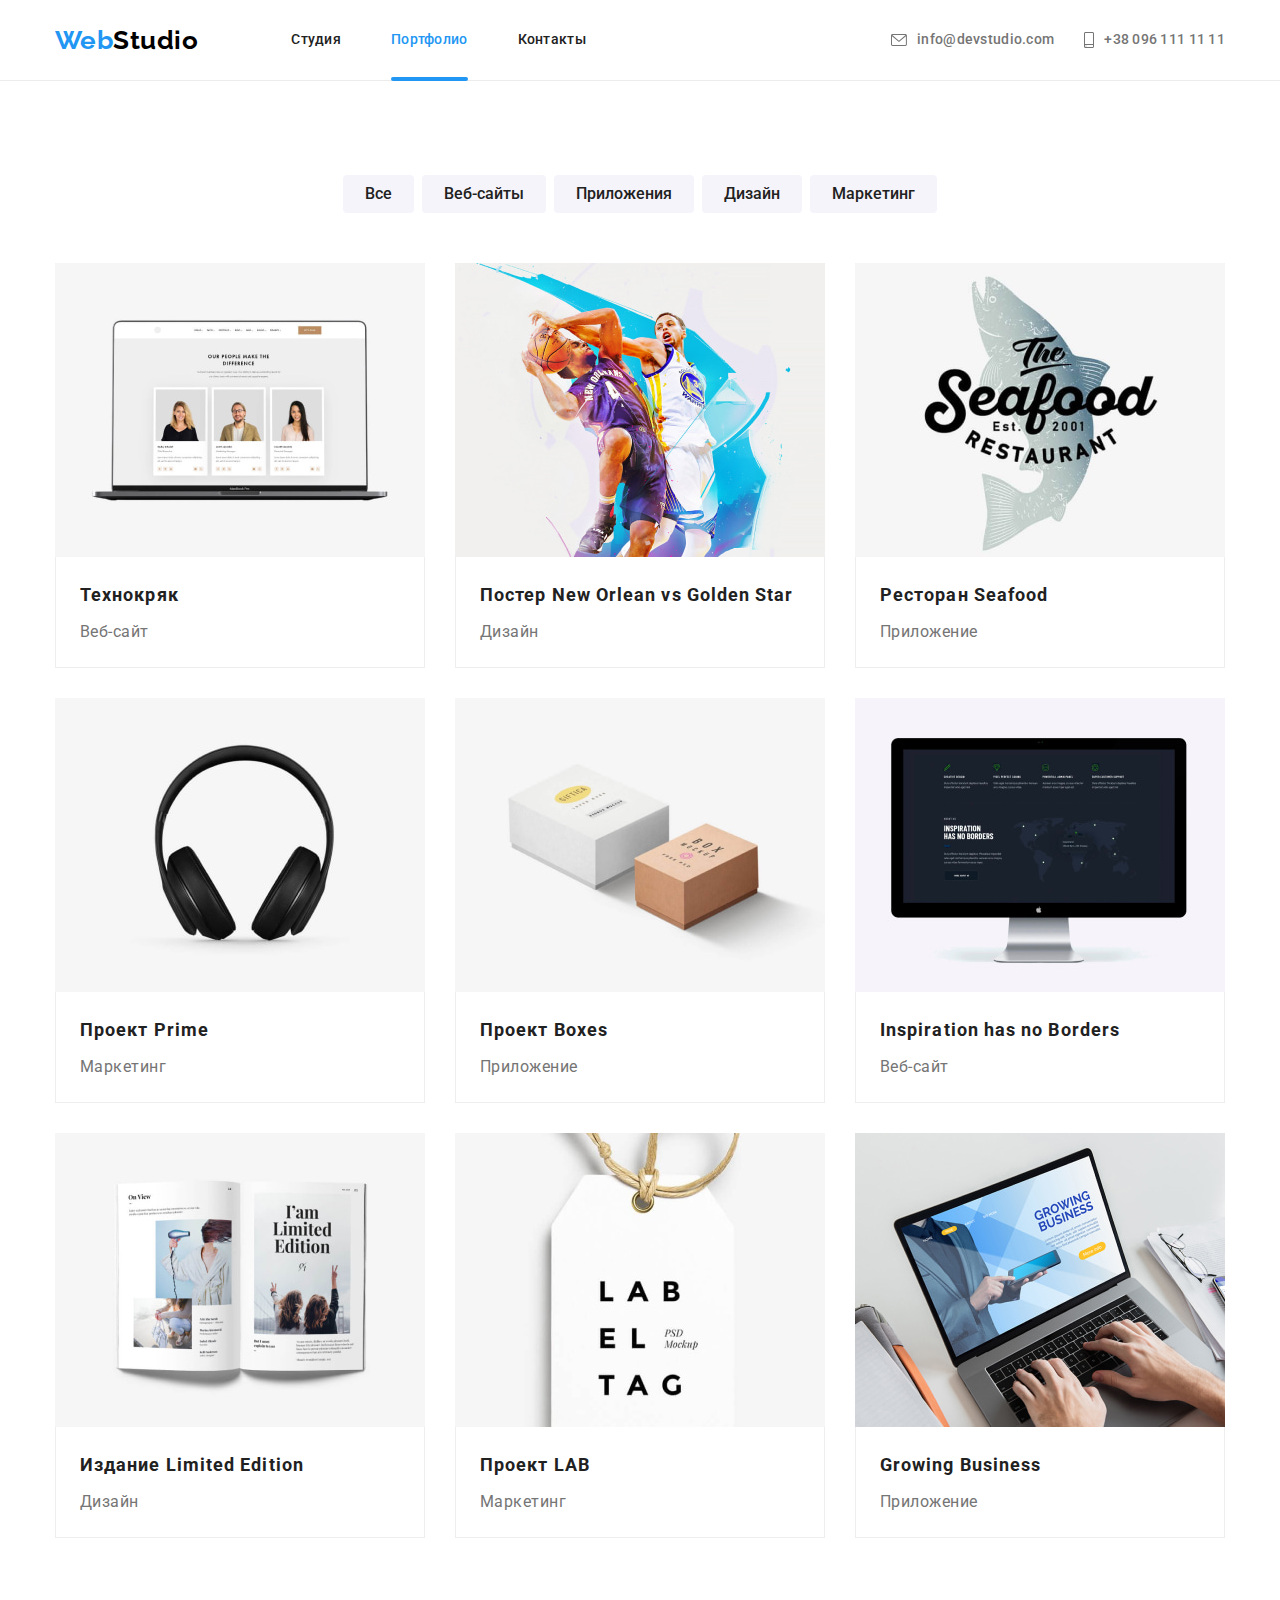
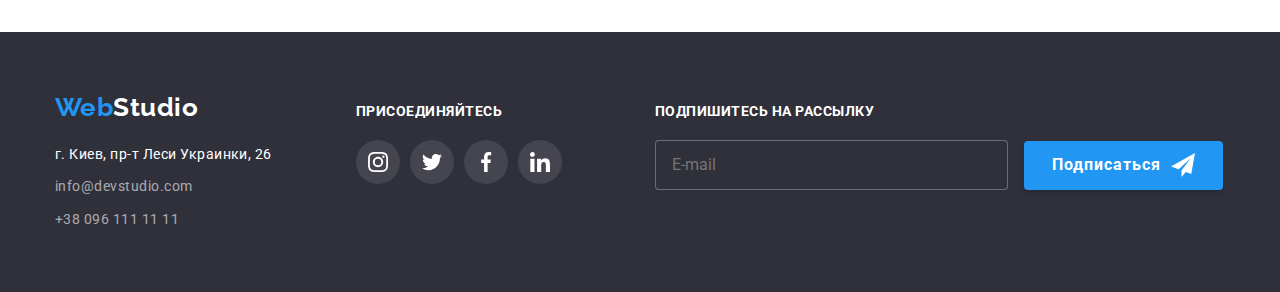
==== portfolio.html @ 7eb906e2 "Initial commit" ====
<!DOCTYPE html>
<html lang="ru">

<head>
    <meta charset="UTF-8">
    <meta http-equiv="X-UA-Compatible" content="IE=edge">
    <meta name="viewport" content="width=device-width, initial-scale=1.0">
    <title>Фотостудия WebStudio</title>

    <!--Основные шрифты-->
    <link rel="preconnect" href="https://fonts.googleapis.com">
    <link rel="preconnect" href="https://fonts.gstatic.com" crossorigin>
    <link href="https://fonts.googleapis.com/css2?family=Raleway:wght@700&family=Roboto:wght@400;500;700;900&display=swap"
        rel="stylesheet">

    <!--Нормализация стилей-->
    <link rel="stylesheet" href="https://cdn.jsdelivr.net/npm/modern-normalize@1.1.0/modern-normalize.min.css">
    
    <!--Кастомные стили-->
    <link rel="stylesheet" href="./css/styles.css">
</head>

<body>

    <!--Основная навигация-->
    <header class="header">
        <div class="container header-container">
            <nav class="nav">
                <a class="logo link" href="/">Web<span class="logo-primary link">Studio</span></a>
                <ul class="nav-list list">
                    <li class="nav-item"><a class="nav-link link" href="./index.html">Студия</a></li>
                    <li class="nav-item"><a class="nav-link current link" href="./portfolio.html">Портфолио</a></li>
                    <li class="nav-item"><a class="nav-link link" href="">Контакты</a></li>
                </ul>
            </nav>
            
            <ul class="header-contacts list">
                <li class="header-contacts-item">
                    <a class="header-phone link" href="mailto:info@devstudio.com">
                        <svg class="header-contacts-icons" width="16" height="12">
                            <use href="./images/icons.svg#icon-envelope"></use>
                        </svg>
                        info@devstudio.com</a>
                </li>
                <li class="header-contacts-item">
                    <a class="header-mail link" href="tel:+380961111111">
                        <svg class="header-contacts-icons" width="10" height="16">
                            <use href="./images/icons.svg#icon-smartphone"></use>
                        </svg>
                        +38 096 111 11 11
            
            
                    </a>
                </li>
            </ul>
        </div>
    </header>

    <main>
        <!--Основная секция портфолио-->
        <section class="section">
            <div class="container">
                <h1 class="visually-hidden">Портфолио WebStudio</h1>
                
                <!--Фильтр из кнопок-->
                <ul class="filter list">
                    <li class="filter-item"><button type="button" class="filter-button">Все</button></li>
                    <li class="filter-item"><button type="button" class="filter-button">Веб-сайты</button></li>
                    <li class="filter-item"><button type="button" class="filter-button">Приложения</button></li>
                    <li class="filter-item"><button type="button" class="filter-button">Дизайн</button></li>
                    <li class="filter-item"><button type="button" class="filter-button">Маркетинг</button></li>
                </ul>
                
                
                <ul class="projects-list list">
                    <li class="projects-item">
                        <a class="projects-link link" href="">

                            <div class="pic-thumb">
                                <img class="projects-pic" src="./images/portfolio/технокряк.jpg" alt="Экран ноутбука с фото сотрудников" width="370"
                                height="294">
                                <p class="project-descr">Ресурс предлагает комплексные предложения с разным уровнем функционала и сервисов. Все это позволит посетителю получить
                                исчерпывающие сведения о компании или частном лице.</p>
                            </div>

                            <div class="projects-content">
                                <h2 class="projects-title">Технокряк</h2>
                                <p class="projects-text">Веб-сайт</p>
                            </div>
                        </a>
                    </li>

                    <li class="projects-item">
                        <a class="projects-link link" href="">

                            <div class="pic-thumb">
                                <img class="projects-pic" src="./images/portfolio/New-Orlean.jpg" alt="Два баскетболиста бросают мяч" width="370"
                                height="294">
                                <p class="project-descr">Ресурс предлагает комплексные предложения с разным уровнем функционала и сервисов. Все это
                                позволит посетителю получить
                                исчерпывающие сведения о компании или частном лице.</p>
                            </div> 
                            
                            <div class="projects-content">
                                <h2 class="projects-title">Постер <span lang="en">New Orlean vs Golden Star</span></h2>
                                <p class="projects-text">Дизайн</p>
                            </div>
                        </a>
                    </li>

                    <li class="projects-item">
                        <a class="projects-link link" href="">

                            <div class="pic-thumb">
                                <img class="projects-pic" src="./images/portfolio/Seafood.jpg" alt="Эмблема ресторана Seafood" width="370"
                                height="294">
                                <p class="project-descr">Ресурс предлагает комплексные предложения с разным уровнем функционала и сервисов. Все это
                                    позволит посетителю получить
                                    исчерпывающие сведения о компании или частном лице.</p>
                            </div> 
                            
                            <div class="projects-content">
                                <h2 class="projects-title">Ресторан <span lang="en">Seafood</span></h2>
                                <p class="projects-text">Приложение</p>
                            </div>
                        </a>
                    </li>

                    <li class="projects-item">
                        <a class="projects-link link" href="">

                            <div class="pic-thumb">
                                <img class="projects-pic" src="./images/portfolio/Prime.jpg" alt="Большие чорные наушники" width="370"
                                height="294"> 
                                <p class="project-descr">Ресурс предлагает комплексные предложения с разным уровнем функционала и сервисов. Все это
                                    позволит посетителю получить
                                    исчерпывающие сведения о компании или частном лице.</p>
                            </div> 
                            
                            <div class="projects-content">
                                <h2 class="projects-title">Проект <span lang="en">Prime</span></h2>
                                <p class="projects-text">Маркетинг</p>
                            </div>
                        </a>
                    </li>

                    <li class="projects-item">
                        <a class="projects-link link" href="">

                            <div class="pic-thumb">
                                <img class="projects-pic" src="./images/portfolio/Boxes.jpg" alt="Две упаковочные коробки с лого"
                                width="370" height="294">
                                <p class="project-descr">Ресурс предлагает комплексные предложения с разным уровнем функционала и сервисов. Все это
                                    позволит посетителю получить
                                    исчерпывающие сведения о компании или частном лице.</p>
                            </div>

                            <div class="projects-content">
                                <h2 class="projects-title">Проект <span lang="en">Boxes</span></h2>
                                <p class="projects-text">Приложение</p>
                            </div>
                        </a>
                    </li>

                    <li class="projects-item">
                        <a class="projects-link link" href="">

                            <div class="pic-thumb">
                                <img class="projects-pic" src="./images/portfolio/Inspiration-has-no-Borders.jpg"
                                alt="Экран монитора с навигацией сайта" width="370" height="294">
                                <p class="project-descr">Ресурс предлагает комплексные предложения с разным уровнем функционала и сервисов. Все это
                                    позволит посетителю получить
                                    исчерпывающие сведения о компании или частном лице.</p>
                            </div> 
                            
                            <div class="projects-content">
                                <h2 class="projects-title"><span lang="en">Inspiration has no Borders</span></h2>
                                <p class="projects-text">Веб-сайт</p>
                            </div>

                            
                        </a>
                    </li>

                    <li class="projects-item">
                        <a class="projects-link link" href="">

                            <div class="pic-thumb">
                                <img class="projects-pic" src="./images/portfolio/Limited-Edition.jpg" alt="Разворот журнала с картинками"
                                width="370" height="294">
                                <p class="project-descr">Ресурс предлагает комплексные предложения с разным уровнем функционала и сервисов. Все это
                                    позволит посетителю получить
                                    исчерпывающие сведения о компании или частном лице.</p>
                            </div> 
                            
                            <div class="projects-content">
                                <h2 class="projects-title">Издание <span lang="en">Limited Edition</span></h2>
                                <p class="projects-text">Дизайн</p>
                            </div>
                        </a>
                    </li>

                    <li class="projects-item">
                        <a class="projects-link link" href="">

                            <div class="pic-thumb">
                                <img class="projects-pic" src="./images/portfolio/LAB.jpg" alt="Лейба с наименованием компании" width="370"
                                 height="294">
                                <p class="project-descr">Ресурс предлагает комплексные предложения с разным уровнем функционала и сервисов. Все это
                                    позволит посетителю получить
                                    исчерпывающие сведения о компании или частном лице.</p>
                            </div> 
                            
                            <div class="projects-content">
                                <h2 class="projects-title">Проект <span lang="en">LAB</span></h2>
                                <p class="projects-text">Маркетинг</p>
                            </div>
                        </a>
                    </li>

                    <li class="projects-item">
                        <a class="projects-link link" href="">

                            <div class="pic-thumb">
                                <img class="projects-pic" src="./images/portfolio/Growing-Business.jpg"
                                alt="Человек заходит на сайт на ноутбуке" width="370" height="294">
                                <p class="project-descr">Ресурс предлагает комплексные предложения с разным уровнем функционала и сервисов. Все это
                                    позволит посетителю получить
                                    исчерпывающие сведения о компании или частном лице.</p>
                            </div>

                             <div class="projects-content">
                                <h2 class="projects-title"><span lang="en">Growing Business</span></h2>
                                <p class="projects-text">Приложение</p> 
                             </div>
                        </a>
                    </li>

                </ul>
            </div>
        </section>
    </main>

    <!--Футер-->
<footer class="footer">

<div class="footer-container container">

    <div class="address-wrapper">
        <a class="logo footer-logo" href="/">Web<span class="logo-secondary link">Studio</span></a>

        <address class="footer-address">
            <ul class="footer-address-list list">

                <li class="footer-address-item">
                    <a class="footer-address-link link"
                        href="https://www.google.com.ua/maps/place/%D0%B1%D1%83%D0%BB.+%D0%9B%D0%B5%D1%81%D0%B8+%D0%A3%D0%BA%D1%80%D0%B0%D0%B8%D0%BD%D0%BA%D0%B8,+26,+%D0%9A%D0%B8%D0%B5%D0%B2,+02000/@50.427418,30.5373236,17z/data=!4m5!3m4!1s0x40d4cf0e033ecbe9:0x57a4dffefec77da0!8m2!3d50.4265807!4d30.5383858?hl=ru">г.
                        Киев, пр-т Леси Украинки, 26</a>
                </li>

                <li class="footer-address-item">
                    <a class="footer-email link" href="mailto:info@devstudio.com">info@devstudio.com</a>
                </li>

                <li class="footer-address-item">
                    <a class="footer-phone link" href="tel:+380961111111">+38 096 111 11 11</a>
                </li>
            </ul>

        </address>
    </div>

    <div class="footer-icons">
        <p class="footer-text">присоединяйтесь</p>
        <!-- Соцсети -->
        <ul class="socials list">
            <li class="socials-item">
                <a class="socials-links socials-links-instagram link " href="">

                    <svg class="socials-icon" width="20" height="20">
                        <use href="./images/icons.svg#instagram"></use>
                    </svg>
                </a>
            </li>


            <li class="socials-item">
                <a class="socials-links socials-links-twitter link" href="">
                    <svg class="socials-icon" width="20" height="20">
                        <use href="./images/icons.svg#twitter"></use>
                    </svg>
                </a>
            </li>

            <li class="socials-item">
                <a class="socials-links socials-links-facebook link" href="">
                    <svg class="socials-icon" width="20" height="20">
                        <use href="./images/icons.svg#facebook"></use>
                    </svg>
                </a>
            </li>

            <li class="socials-item">
                <a class="socials-links socials-links-linkedin link" href="">
                    <svg class="socials-icon" width="20" height="20">
                        <use href="./images/icons.svg#linkedin"></use>
                    </svg>
                </a>
            </li>
        </ul>
    </div>


    <!-- Форма подписки в футере -->
    <div class="footer-form">
        <p class="footer-form-text">Подпишитесь на рассылку</p>
        <div class="footer-form-wrapper">
            <input class="footer-input-form" type="email" name="email" placeholder="E-mail">
            <button class="footer-form-btn" type="submit">Подписаться
                <svg class="footer-form-icon" width="24" height="24px">
                    <use href="./images/icons.svg#icon-send"></use>
                </svg>
            </button>
        </div>
    </div>

</div>
</footer>


</body>

</html>
---- css/styles.css ----
:root {
  /* Основные шрифты */
  --main-font: 'Roboto', sans-serif;
  --secondary-font: 'Raleway', sans-serif;

  /* Цвет текста */
  --primary-text-color: #212121;
  --secondary-text-color: #757575;
  --white-text-color: #ffffff;
  --footer-contacts-text: rgba(255, 255, 255, 0.6);
  --accent-text-color: #2196f3;

  /* Цвет фона */
  --background-color: #ffffff;
  --secondary-backgraund-color: #f5f4fa;
  --dark-background-color: #2f303a;

  /* Цвет icons svg*/
  --icons-color: #afb1b8;

  /* Основной паддинг и маржин в секциях */
  --primary-section-padding: 94px;
  --primary-margin: 30px;

  /* Анимация */
  --anim-main: 250ms cubic-bezier(0.4, 0, 0.2, 1);
}


body {
  font-family: var(--main-font);
  font-size: 16px;
  line-height: 1.19;
  letter-spacing: 0.03em;
  color: var(--primary-text-color);
  background-color: var(--background-color);
}

/* Общий сброс маржинов */
h1,
h2,
h3,
h4,
p {
  margin-top: 0;
  margin-bottom: 0;
}

img {
  display: block;
  max-width: 100%;
  height: auto;
}

/* Ховер и фокус для всех ссылок.*/
.link:hover,
.link:focus {
  color: var(--accent-text-color);
}

/* Убираем нижнее подчеркивание с ссылок */
.link {
  text-decoration: none;
  transition: color var(--anim-main);
}

/* Убираем отступы и маркеры на списках */
.list {
  padding-left: 0;
  margin-top: 0;
  margin-bottom: 0;

  list-style: none;
}

/* Общие стили на класс секция */
.section {
  padding-top: var(--primary-section-padding);
  padding-bottom: var(--primary-section-padding);
}

/* Общие стили для контейнера */
.container {
  width: 1200px;
  padding-left: 15px;
  padding-right: 15px;
  margin-left: auto;
  margin-right: auto;
}

/* Общий шрифт для h2 */
.title {
  font-weight: 700;
  font-size: 36px;
  line-height: 1.17;
  text-align: center;
  color: var(--primary-text-color);
}


/* Header/////////////////// */

/* Нижний бордер на хедере */
.header {
  border-bottom: 1px solid #ececec;
}

/* Добавляем флексы на основной контейнер хедера */
.header-container {
  display: flex;
  align-items: center;
}


/* Логотип в хедере и футере */
.logo {
  font-family: var(--secondary-font);
  font-weight: 700;
  font-size: 26px;
  line-height: 1.19;
  color: var(--accent-text-color);
  text-decoration: none;
}

.logo-primary {
  color: #000000;
  transition: color var(--anim-main);
}

.logo-secondary {
  color: var(--white-text-color);
  transition: color var(--anim-main);
}

.nav > .logo {
  margin-right: 93px;
}

/* Добавляем флексы на ссылки хедера */
.nav {
  display: flex;
  align-items: center;
}
.nav-list {
  display: flex;
  align-items: center;
}

/* Маржины на ссылки навигации */
.nav-item {
  margin-right: 50px;
}
.nav-item:last-child {
  margin-right: 0;
}

/* Добавление паддингов на ссылки навигации */
.nav-link {
  position: relative;

  display: block;
  padding-top: 32px;
  padding-bottom: 32px;

  font-weight: 500;
  font-size: 14px;
  line-height: 1.14;
  letter-spacing: 0.02em;
  color: var(--primary-text-color);

  transition: color var(--anim-main);
}

/* Выделение цветом текущей страницы */
.current {
  color: var(--accent-text-color);
}

/* Добавляем линию под текущей страницей */
.current::after {
position: absolute;
left: 0;
bottom: -1px;

content: "";
display: block;
width: 100%;
height: 4px;
border-radius: 2px;
background-color: var(--accent-text-color);
}



/* Добавляем флексы на контакты в хедере */
.header-contacts {
  display: flex;
  align-items: center;
  margin-left: auto;
}

.header-contacts-item:not(:last-child) {
  margin-right: 30px;
}

/* Контакты в хедере */
.header-phone,
.header-mail {
  display: flex;
  align-items: center;
  text-align: center;

  padding-top: 32px;
  padding-bottom: 32px;

  font-weight: 500;
  font-size: 14px;
  line-height: 1.14;
  letter-spacing: 0.02em;
  color: var(--secondary-text-color);

  transition: color var(--anim-main);
}

.header-contacts-icons {
  fill: currentColor;
  margin-right: 10px;

  transition: fill var(--anim-main);
}



/* Секция Герой //////////////*/

.hero {
  max-width: 1600px;
  height: 600px;
  padding-top: 200px;
  padding-bottom: 200px;
  margin-right: auto;
  margin-left: auto;

  text-align: center;

  background-color: #C4C4C4;
  background-image: linear-gradient( to top, rgba(47, 48, 58, 0.4), rgba(47, 48, 58, 0.4)), url(../images/header.jpg);
  background-position: center;
  background-size: cover;
  background-repeat: no-repeat;
}



.hero-title {
  display: block;
  width: 696px;
  margin-right: auto;
  margin-left: auto;
  margin-bottom: 30px;

  font-weight: 900;
  font-size: 44px;
  line-height: 1.36;
  text-align: center;
  letter-spacing: 0.06em;
  text-transform: uppercase;
  color: var(--white-text-color);
}

/* Кнопка заказать услугу */
.hero-btn {
  padding: 10px 32px;
  border: 0;
  border-radius: 4px;
  
  font-family: inherit;
  font-weight: 700;
  font-size: 16px;
  line-height: 1.87;
  align-items: center;
  letter-spacing: 0.06em;
  color: var(--white-text-color);
  background-color: var(--accent-text-color);
  box-shadow: 0px 4px 4px rgba(0, 0, 0, 0.15);
  cursor: pointer;
  
  transition: background-color var(--anim-main),
  box-shadow var(--anim-main);
}

.hero-btn:hover {
  background-color: #188ce8;
}

/* Секция features */

/* Скрытый заголовок */
.visually-hidden {
  position: absolute;
  width: 1px;
  height: 1px;
  margin: -1px;
  border: 0;
  padding: 0;
  white-space: nowrap;
  clip-path: inset(100%);
  clip: rect(0 0 0 0);
  overflow: hidden;
}

.features-list {
  display: flex;
  justify-content: space-between;
}

.feature-item {
  margin-right: 30px;
}
.feature-item:last-child {
  margin-right: 0;
}

.features-icon-wrapper {
  display: flex;
  flex-basis: 270px;
  height: 120px;

  justify-content: center;
  align-items: center;

  background-color: #F5F4FA;

  margin-bottom: 30px;
}

.feature-title {
  margin-bottom: 10px;

  font-weight: 700;
  font-size: 14px;
  line-height: 1.14;
  text-transform: uppercase;
  color: var(--primary-text-color);
}
.feature-text {
  font-size: 14px;
  line-height: 1.71;
  color: var(--secondary-text-color);
}

/* Секция Services */

/* Флексы для секции services*/
.services.section {
  padding-top: 0;
}

.services-list {
  display: flex;
  margin-top: 50px;
  justify-content: space-between;
}
.services-item:not(:last-child) {
  margin-right: 30px;
}


/* Позиционнированный текст на картинках секции  Services */

.services-pic-wrapper {
  position: relative;
}

.services-descr {
  position: absolute;
  left: 0;
  bottom: 0;

  display: flex;
  justify-content: center;
  align-items: center;

  width: 370px;
  height: 70px;
  background-color:rgba(47, 48, 58, 0.8);

  font-weight: 700;
  font-size: 14px;
  line-height: 1.14;
  text-transform: uppercase;
  
  color: #FFFFFF;
}


/* Секция team */
.team {
  background-color: #f5f4fa;
}

.team-list {
  display: flex;
  margin-top: 50px;
}

/* Определяем ширину для 4 team-item */
.team-item {
  flex-basis: calc((100% - 90px) / 4);
  margin-right: 30px;
  background-color: var(--background-color);

  box-shadow: 0px 1px 3px rgba(0, 0, 0, 0.12), 0px 1px 1px rgba(0, 0, 0, 0.14),
    0px 2px 1px rgba(0, 0, 0, 0.2);
  border-radius: 0px 0px 4px 4px;
}
.team-item:last-child {
  margin-right: 0;
}

/*Паддинги для team-content */
.team-content {
  padding-top: 30px;
  padding-bottom: 30px;
}

.team-names {
  margin-bottom: 10px;

  font-weight: 500;
  font-size: 16px;
  line-height: 1.19;
  text-align: center;
}
.team-text {
  font-size: 16px;
  line-height: 1.19;
  text-align: center;
  color: var(--secondary-text-color);
}

/* Соцсети для team */

.socials {
  display: flex;
  justify-content: center;
  align-items: center;
  margin-top: 16px;
}

.socials-item:not(:last-child) {
  margin-right: 10px;
}

.socials-links {
  display: flex;
  justify-content: center;
  align-items: center;

  width: 44px;
  height: 44px;
  color: var(--icons-color);

  background-color: #ffffff;
  border-radius: 50%;

  background-repeat: no-repeat;
  background-position: center;

  transition: background-color var(--anim-main), color var(--anim-main);
}


.socials-links:hover,
.socials-links:focus {
  background-color: var(--accent-text-color);
  color: #ffff;
}

.socials-icon {
  fill: currentColor;
  /* transition: fill var(--anim-main); */
}


/* Секция Постоянные клиенты */
/* ///////////////////////// */

.cliens-list {
  display: flex;
  justify-content: center;
  align-items: center;
  margin-top: 50px;
}

.clients-item:not(:last-child) {
  margin-right: 30px;
}


.clients-link {
  display: flex;
  width: 170px;
  height: 92px;
  border-radius: 4px;

  justify-content: center;
  align-items: center;

  border: 1px solid #afb1b8; 
  color: var(--icons-color);
  transition: border-color var(--anim-main), color var(--anim-main);
  
}


.clients-link:hover,
.clients-link:focus {
  border-color: var(--accent-text-color);
}

.clients-icon {
  display: block;
  fill: currentColor;
}



/*-- Страница портфолио main ------*/
/* /////////////////////////////// */

/* Фильтр кнопки*/
.filter {
  display: flex;
  justify-content: center;
  margin-bottom: 50px;
}

.filter-item:not(:last-child) {
  margin-right: 8px;
}

/* Кнопки фильтра */
.filter-button {
  padding: 6px 22px;
  border: 0;

  font-family: inherit;
  font-weight: 500;
  font-size: 16px;
  line-height: 1.62;

  color: var(--primary-text-color);
  background-color: #f5f4fa;
  border-radius: 4px;
  box-shadow: none;
  cursor: pointer;
  transition: color var(--anim-main), background-color var(--anim-main), box-shadow var(--anim-main);
}

.filter-button:hover,
.filter-button:focus {
  color: var(--white-text-color);
  background-color: var(--accent-text-color);
  box-shadow: 0px 3px 1px rgba(0, 0, 0, 0.1), 0px 1px 2px rgba(0, 0, 0, 0.08), 0px 2px 2px rgba(0, 0, 0, 0.12);
}

/* Сетка для карточек портфолио с одинаковым маржином 30рх */
.projects-list {
  display: flex;
  flex-wrap: wrap;
  margin-top: calc(-1 * var(--primary-margin));
  margin-left: calc(-1 * var(--primary-margin));
}

.projects-item {
  flex-basis: calc(100% / 3 - var(--primary-margin));
  margin-left: var(--primary-margin);
  margin-top: var(--primary-margin);
}


.projects-link {
  display: block;
  box-shadow: none;
  transition: box-shadow var(--anim-main);
  }

.projects-link:hover,
.projects-link:focus {
  box-shadow: 0px 1px 1px rgba(0, 0, 0, 0.12), 0px 4px 4px rgba(0, 0, 0, 0.06), 1px 4px 6px rgba(0, 0, 0, 0.16);
}


/* Добавляем текст поверх картинки */
.pic-thumb {
  position: relative;
  overflow: hidden;
}

.project-descr {
  position: absolute;
  left: 0;
  bottom: 0;
  transform: translateY(100%);
  

  display: flex;
  justify-content: center;
  align-items: center;
  padding: 63px 24px;

  font-size: 18px;
  line-height: 1.55;

  width: 100%;
  height: 100%;

  color: var(--white-text-color);
  background-color: rgba(33, 150, 243, 0.9);
  
  transition: transform var(--anim-main);
}


.projects-link:focus .project-descr,
.projects-link:hover .project-descr
{
  transform: translateY(0%); 
}



/* Группируем заголовок и текст и дабавляем бордер в нижнюю часть */
.projects-content {
  padding: 20px 24px;
  border-bottom: 1px solid #eeeeee;
  border-right: 1px solid #eeeeee;
  border-left: 1px solid #eeeeee;
}



/* Шрифты projects портфолио" */
.projects-title {
  font-weight: 700;
  font-size: 18px;
  line-height: 2;
  letter-spacing: 0.06em;
  color: var(--primary-text-color);
}

.projects-text {
  margin-top: 4px;

  font-size: 16px;
  line-height: 1.87;
  color: var(--secondary-text-color);
}



/* Футер */

/* Основные отступы секции футер */
.footer {
  padding-top: 60px;
  padding-bottom: 60px;
  background-color: var(--dark-background-color);
}

.footer-container {
  display: flex;
  align-items: baseline;
}

.address-wrapper {
  margin-right: 70px;
}

/* Нижний маржин для лого футера */
.footer .logo {
  display: inline-block;
  margin-bottom: 20px;
}
.footer-address {
  display: block;
  width: 231px;
}

/* Марджины между footer-address-item */
.footer-address-item:not(:last-child) {
  margin-bottom: 9px;
}

/* Текст адреса */
.footer-address-link {
  display: inline-block;
  font-style: normal;
  font-size: 14px;
  line-height: 1.7;
  color: var(--white-text-color);
}
.footer-email,
.footer-phone {
  display: inline-block;

  font-style: normal;
  font-size: 14px;
  line-height: 1.71;
  color: rgba(255, 255, 255, 0.6);
}



.footer-text {
  font-weight: bold;
  font-size: 14px;
  line-height: 1.14;
  text-transform: uppercase;
  color: #ffffff;

  margin-bottom: 20px;
}

.footer .socials-links {
  color: #ffffff;
  background-color: rgba(255, 255, 255, 0.1);
  transition: background-color var(--anim-main);
}

.footer .socials-links:hover,
.footer .socials-links:focus {
  background-color: var(--accent-text-color);
}


.footer-form {
  margin-left: 93px;
}

.footer-form-text {
  margin-bottom: 20px;

  font-weight: 700;
  font-size: 14px;
  line-height: 1.14;
  text-transform: uppercase;

  color: #FFFFFF; 
}


.footer-input-form {
  width: 353px;
  height: 50px;
  padding: 15px 16px;
  margin-right: 12px;

  border-radius: 4px;
  border: 1px solid rgba(255, 255, 255, 0.3);

  font-size: 16px;
  line-height: 1.25;
  
  color: rgba(255, 255, 255, 0.6);
  background-color: var(--dark-background-color);
}


.footer-form-btn {
  display: inline-flex;
  padding: 10px 28px 10px 28px;
  border: 0;
  border-radius: 4px;

  font-family: inherit;
  font-weight: 700;
  font-size: 16px;
  line-height: 1.8;
  align-items: center;
  letter-spacing: 0.06em;

  color: var(--white-text-color);
  background-color: var(--accent-text-color);
  box-shadow: 0px 4px 4px rgba(0, 0, 0, 0.15);
  cursor: pointer;

  transition: background-color var(--anim-main),
  box-shadow var(--anim-main);
}

.footer-form-btn:hover {
  background-color: #188ce8;
}

.footer-form-icon {
  margin-left: 10px;
}





  /* ///////Модальное окно////////////////////// */

  .backdrop {
    position: fixed;
    top: 0;
    left: 50%;
    transform: translateX(-50%);

    width: 100vw;
    height: 100vh;
    background-color: rgba(0, 0, 0, 0.2);

    opacity: 1;
    visibility: visible;
    pointer-events: initial;
    /* Обязательно также указываем в транзишине свойство visibility, иначе при закрытии модалки не сработает анимация  */
    transition: opacity var(--anim-main), visibility var(--anim-main);}


  /* Прячем бекдроп при классе is-hidden */
  .backdrop.is-hidden {
    opacity: 0;
    visibility: hidden;
    pointer-events: none;
  } 

  /* Задаем исходное состояние окна в спрятанном состоянии для его анимации: 
  появляется с масштаба 0,8 с центра (если поменять местами транслейт и склейл - окно будет всплывать из нижнего правого своего угла!!!). И при таком способе не забываем указывать транслейт !! либо такой же как в modal-wrapper либо другие координаты по желанию либо макету */
  .backdrop.is-hidden .modal-wrapper {
    transform: translate(-50%, -50%) scale(0.8);
  }


  .modal-wrapper {
    position: absolute;
    top: 50%;
    left: 50%;
    
    
    width: 528px;
    height: 581px;
    border-radius: 4px;

    box-shadow: 0px 1px 3px rgba(0, 0, 0, 0.12),
    0px 1px 1px rgba(0, 0, 0, 0.14),
    0px 2px 1px rgba(0, 0, 0, 0.2);
    background-color: #ffffff;

    transform: translate(-50%, -50%) scale(1);
    transition: transform var(--anim-main);
  }

  .modal-close-btn {
    position: absolute;
    top: 8px;
    right: 8px;

    display: flex;
    justify-content: center;
    align-items: center;
    padding: 0;

    width: 30px;
    height: 30px;
    border-radius: 50%;

    fill: #000000;
    background-color: #FFFFFF;
    border: 1px solid rgba(0, 0, 0, 0.1);
    cursor: pointer;
    transition: fill var(--anim-main);
  } 

  .modal-close-btn:hover {
    fill: var(--accent-text-color);
  }



/* ////// ФОРМА //////////////////// */

.form {
  width: 100%;
  height: 100%;
  padding: 40px 39px 40px 41px;
}

.modal-descr {
  margin-bottom: 12px;

  font-weight: 700;
  font-size: 20px;
  line-height: 1.15;
  text-align: center;

  color: #212121;
}

.form-field {
  position: relative;

  margin-bottom: 10px;
  display: flex;
  flex-direction: column;
}




.form-label {
  display: inline-block;
  margin-bottom: 4px;

  font-size: 12px;
  line-height: 1.16;
  letter-spacing: 0.01em;
  
  color: #757575;
}

.form-input-wrapper {
  position: relative;
  
}

.form-input {
  display: block;

  width: 100%;
  height: 40px;
  margin: 0;
  padding: 4px 10px 4px 42px;

  border: 1px solid rgba(33, 33, 33, 0.2);
  border-radius: 4px;
  outline: transparent;

  transition: border-color var(--anim-main);
}

.form-input:focus {
  border-color: var(--accent-text-color) ;
}

.form-icon {
  display: inline-block;
  position: absolute;
  top: 50%;
  left: 12px;
  fill: #212121;

  transform: translateY(-50%);
  transition: fill var(--anim-main);
}


/* При фокусе на инпут первый сосед - иконка меняет цвет */
.form-input:focus + .form-icon {
  fill: var(--accent-text-color);
}

/* Поле комментарий */

.form-comment {
  position: relative;
  display: flex;
  flex-direction: column;
}

.form-fild-comment {
  resize: none;

  padding: 12px 16px;
  border: 1px solid rgba(33, 33, 33, 0.2);
  border-radius: 4px;
  outline: transparent;

  font-size: 14px;
  line-height: 1.14;
  letter-spacing: 0.01em;
  color: rgba(117, 117, 117, 0.5);
}

.form-fild-comment:focus {
  border-color: var(--accent-text-color);
}

/* Чекбокс формы */
.form-field-policy {
  margin-top: 20px;
  margin-bottom: 30px;
}

.form-policy-label {
  display: flex;
  justify-content: center;
  align-items: center;
  font-size: 14px;
  line-height: 1.71;
  
  color: #757575;
}

.form-policy-input {
  position: absolute;
  width: 1px;
  height: 1px;
  margin: -1px;
  border: 0;
  padding: 0;
  white-space: nowrap;
  clip-path: inset(100%);
  clip: rect(0 0 0 0);
  overflow: hidden;
}

/* Рисуем кастомный чекбокс */
/* Рамка */
.form-policy-icon {
  position: relative;

  display: inline-block;
  width: 16px;
  height: 15px;
  margin-right: 7px;

  background-color: #ffffff;
  border: 2px solid #212121;
  border-radius: 2px;

  transition: background-color var(--anim-main), border-color var(--anim-main);
}

.form-policy-input:focus + .form-policy-icon {
 border-color: var(--accent-text-color); 
}

.form-policy-input:checked + .form-policy-icon {
  background-color: var(--accent-text-color);
  border-color: var(--accent-text-color); 
  background-origin: border-box;
}



/* Инлайн свг отдельной галочки */
.form-policy-mark {
  position: absolute;
  top: 50%;
  left: 50%;
  transform: translate(-50%, -50%);
}

.form-policy-link {
  display: inline-block;
  margin-left: 4px;
  color: var(--accent-text-color);
}

/* Кнопка Отправить в модалке */
.form-btn {
  display: block;
  margin-left: auto;
  margin-right: auto;
  padding: 10px 55px 10px 56px;
  border: 0;
  border-radius: 4px;
  
  font-weight: 700;
  font-size: 16px;
  line-height: 1.87;
  text-align: center;
  letter-spacing: 0.06em;

  color: #ffffff;
  background-color: var(--accent-text-color);
  box-shadow: 0px 4px 4px rgba(0, 0, 0, 0.15);

  cursor: pointer;

  transition: background-color var(--anim-main);
}

.form-btn:hover {
background-color: #188CE8;
}
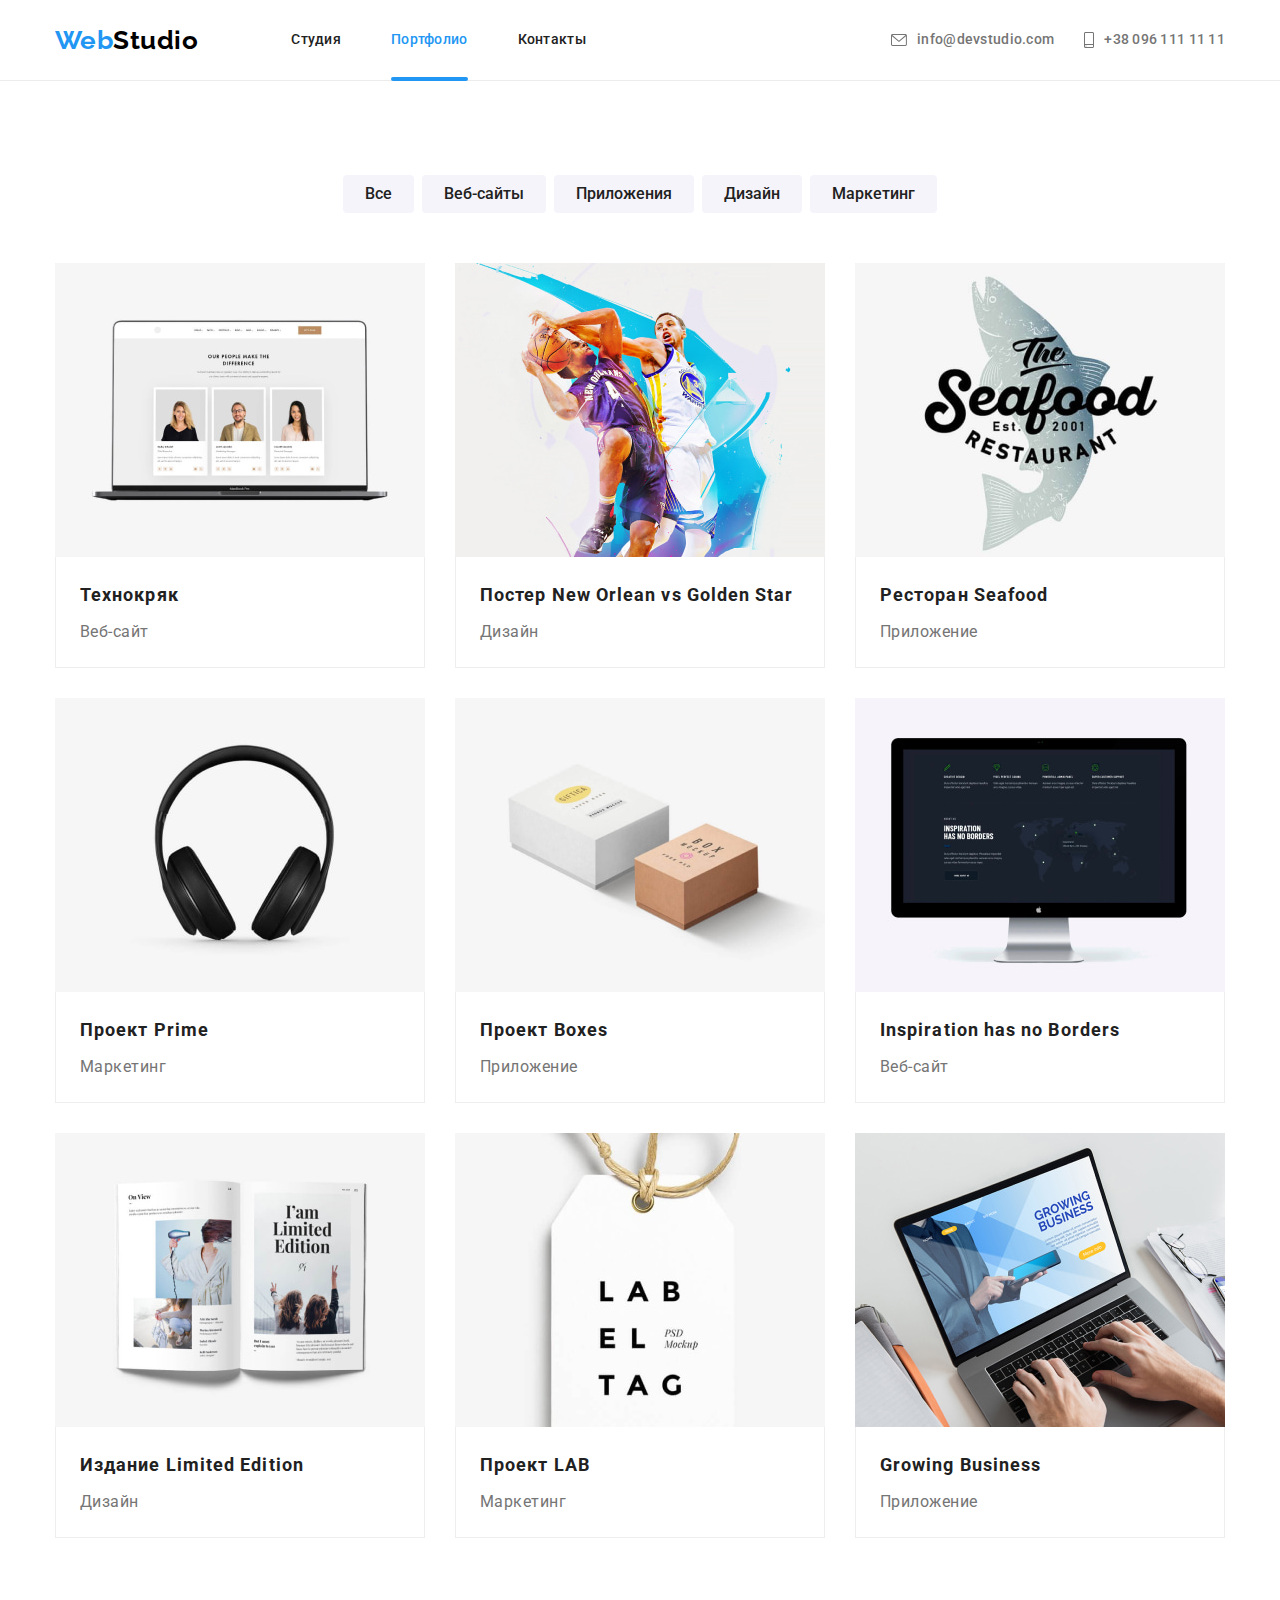
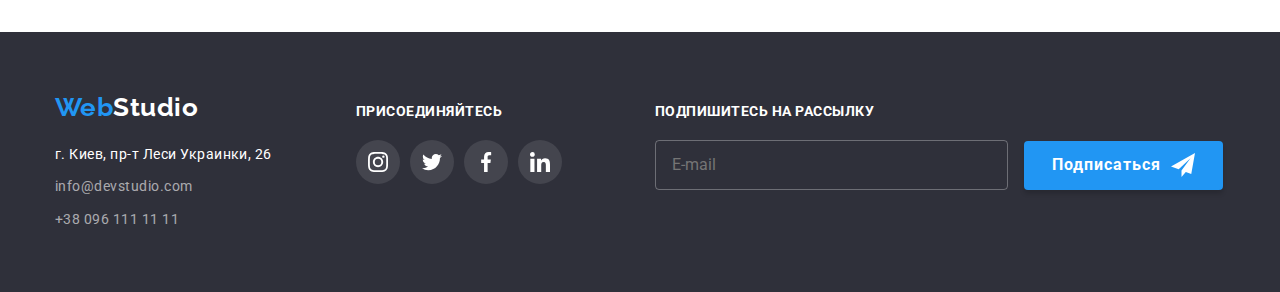
==== commit ea274773: "Добавляет БЕМ" ====
--- a/portfolio.html
+++ b/portfolio.html
@@ -23,38 +23,48 @@
 <body>
 
     <!--Основная навигация-->
-    <header class="header">
-        <div class="container header-container">
-            <nav class="nav">
-                <a class="logo link" href="/">Web<span class="logo-primary link">Studio</span></a>
-                <ul class="nav-list list">
-                    <li class="nav-item"><a class="nav-link link" href="./index.html">Студия</a></li>
-                    <li class="nav-item"><a class="nav-link current link" href="./portfolio.html">Портфолио</a></li>
-                    <li class="nav-item"><a class="nav-link link" href="">Контакты</a></li>
-                </ul>
-            </nav>
-            
-            <ul class="header-contacts list">
-                <li class="header-contacts-item">
-                    <a class="header-phone link" href="mailto:info@devstudio.com">
-                        <svg class="header-contacts-icons" width="16" height="12">
-                            <use href="./images/icons.svg#icon-envelope"></use>
-                        </svg>
-                        info@devstudio.com</a>
-                </li>
-                <li class="header-contacts-item">
-                    <a class="header-mail link" href="tel:+380961111111">
-                        <svg class="header-contacts-icons" width="10" height="16">
-                            <use href="./images/icons.svg#icon-smartphone"></use>
-                        </svg>
-                        +38 096 111 11 11
-            
-            
-                    </a>
+<header class="header">
+
+    <div class="container header__container">
+        <nav class="header__nav">
+            <a class="logo link header__logo" href="/">
+                Web<span class="link logo__label logo__label--black">Studio</span>
+            </a>
+
+            <ul class="list header__list ">
+                <li class="header__item">
+                    <a class="link header__link" href="/">Студия</a>
+                </li>
+                <li class="header__item">
+                    <a class="link header__link header__link--current" href="./portfolio.html">Портфолио</a>
+                </li>
+                <li class="header__item">
+                    <a class="link header__link" href="">Контакты</a>
                 </li>
             </ul>
-        </div>
-    </header>
+        </nav>
+
+        <ul class="list header__contacts-list">
+            <li class="header__contacts-item">
+                <a class="link header__phone" href="mailto:info@devstudio.com">
+                    <svg class="header__icon" width="16" height="12">
+                        <use href="./images/icons.svg#icon-envelope"></use>
+                    </svg>
+                    info@devstudio.com
+                </a>
+            </li>
+
+            <li class="header__contacts-item">
+                <a class="link header__mail" href="tel:+380961111111">
+                    <svg class="header__icon" width="10" height="16">
+                        <use href="./images/icons.svg#icon-smartphone"></use>
+                    </svg>
+                    +38 096 111 11 11
+                </a>
+            </li>
+        </ul>
+    </div>
+</header>
 
     <main>
         <!--Основная секция портфолио-->
@@ -64,174 +74,184 @@
                 
                 <!--Фильтр из кнопок-->
                 <ul class="filter list">
-                    <li class="filter-item"><button type="button" class="filter-button">Все</button></li>
-                    <li class="filter-item"><button type="button" class="filter-button">Веб-сайты</button></li>
-                    <li class="filter-item"><button type="button" class="filter-button">Приложения</button></li>
-                    <li class="filter-item"><button type="button" class="filter-button">Дизайн</button></li>
-                    <li class="filter-item"><button type="button" class="filter-button">Маркетинг</button></li>
+                    <li class="filter__item">
+                        <button type="button" class="filter__button">Все</button>
+                    </li>
+                    <li class="filter__item">
+                        <button type="button" class="filter__button">Веб-сайты</button>
+                    </li>
+                    <li class="filter__item">
+                        <button type="button" class="filter__button">Приложения</button>
+                    </li>
+                    <li class="filter__item">
+                        <button type="button" class="filter__button">Дизайн</button>
+                    </li>
+                    <li class="filter__item">
+                        <button type="button" class="filter__button">Маркетинг</button>
+                    </li>
                 </ul>
                 
                 
-                <ul class="projects-list list">
-                    <li class="projects-item">
-                        <a class="projects-link link" href="">
-
-                            <div class="pic-thumb">
-                                <img class="projects-pic" src="./images/portfolio/технокряк.jpg" alt="Экран ноутбука с фото сотрудников" width="370"
+                <ul class="projects list">
+                    <li class="projects__item">
+                        <a class="projects__link link" href="">
+
+                            <div class="projects__thumb">
+                                <img class="projects__pic" src="./images/portfolio/технокряк.jpg" alt="Экран ноутбука с фото сотрудников" width="370"
                                 height="294">
-                                <p class="project-descr">Ресурс предлагает комплексные предложения с разным уровнем функционала и сервисов. Все это позволит посетителю получить
+                                <p class="projects__descr">Ресурс предлагает комплексные предложения с разным уровнем функционала и сервисов. Все это позволит посетителю получить
                                 исчерпывающие сведения о компании или частном лице.</p>
                             </div>
 
-                            <div class="projects-content">
-                                <h2 class="projects-title">Технокряк</h2>
-                                <p class="projects-text">Веб-сайт</p>
-                            </div>
-                        </a>
-                    </li>
-
-                    <li class="projects-item">
-                        <a class="projects-link link" href="">
-
-                            <div class="pic-thumb">
-                                <img class="projects-pic" src="./images/portfolio/New-Orlean.jpg" alt="Два баскетболиста бросают мяч" width="370"
+                            <div class="projects__meta">
+                                <h2 class="projects__title">Технокряк</h2>
+                                <p class="projects__text">Веб-сайт</p>
+                            </div>
+                        </a>
+                    </li>
+
+                    <li class="projects__item">
+                        <a class="projects__link link" href="">
+
+                            <div class="projects__thumb">
+                                <img class="projects__pic" src="./images/portfolio/New-Orlean.jpg" alt="Два баскетболиста бросают мяч" width="370"
                                 height="294">
-                                <p class="project-descr">Ресурс предлагает комплексные предложения с разным уровнем функционала и сервисов. Все это
+                                <p class="projects__descr">Ресурс предлагает комплексные предложения с разным уровнем функционала и сервисов. Все это
                                 позволит посетителю получить
                                 исчерпывающие сведения о компании или частном лице.</p>
                             </div> 
                             
-                            <div class="projects-content">
-                                <h2 class="projects-title">Постер <span lang="en">New Orlean vs Golden Star</span></h2>
-                                <p class="projects-text">Дизайн</p>
-                            </div>
-                        </a>
-                    </li>
-
-                    <li class="projects-item">
-                        <a class="projects-link link" href="">
-
-                            <div class="pic-thumb">
-                                <img class="projects-pic" src="./images/portfolio/Seafood.jpg" alt="Эмблема ресторана Seafood" width="370"
+                            <div class="projects__meta">
+                                <h2 class="projects__title">Постер <span lang="en">New Orlean vs Golden Star</span></h2>
+                                <p class="projects__text">Дизайн</p>
+                            </div>
+                        </a>
+                    </li>
+
+                    <li class="projects__item">
+                        <a class="projects__link link" href="">
+
+                            <div class="projects__thumb">
+                                <img class="projects__pic" src="./images/portfolio/Seafood.jpg" alt="Эмблема ресторана Seafood" width="370"
                                 height="294">
-                                <p class="project-descr">Ресурс предлагает комплексные предложения с разным уровнем функционала и сервисов. Все это
-                                    позволит посетителю получить
-                                    исчерпывающие сведения о компании или частном лице.</p>
-                            </div> 
-                            
-                            <div class="projects-content">
-                                <h2 class="projects-title">Ресторан <span lang="en">Seafood</span></h2>
-                                <p class="projects-text">Приложение</p>
-                            </div>
-                        </a>
-                    </li>
-
-                    <li class="projects-item">
-                        <a class="projects-link link" href="">
-
-                            <div class="pic-thumb">
-                                <img class="projects-pic" src="./images/portfolio/Prime.jpg" alt="Большие чорные наушники" width="370"
+                                <p class="projects__descr">Ресурс предлагает комплексные предложения с разным уровнем функционала и сервисов. Все это
+                                    позволит посетителю получить
+                                    исчерпывающие сведения о компании или частном лице.</p>
+                            </div> 
+                            
+                            <div class="projects__meta">
+                                <h2 class="projects__title">Ресторан <span lang="en">Seafood</span></h2>
+                                <p class="projects__text">Приложение</p>
+                            </div>
+                        </a>
+                    </li>
+
+                    <li class="projects__item">
+                        <a class="projects__link link" href="">
+
+                            <div class="projects__thumb">
+                                <img class="projects__pic" src="./images/portfolio/Prime.jpg" alt="Большие чорные наушники" width="370"
                                 height="294"> 
-                                <p class="project-descr">Ресурс предлагает комплексные предложения с разным уровнем функционала и сервисов. Все это
-                                    позволит посетителю получить
-                                    исчерпывающие сведения о компании или частном лице.</p>
-                            </div> 
-                            
-                            <div class="projects-content">
-                                <h2 class="projects-title">Проект <span lang="en">Prime</span></h2>
-                                <p class="projects-text">Маркетинг</p>
-                            </div>
-                        </a>
-                    </li>
-
-                    <li class="projects-item">
-                        <a class="projects-link link" href="">
-
-                            <div class="pic-thumb">
-                                <img class="projects-pic" src="./images/portfolio/Boxes.jpg" alt="Две упаковочные коробки с лого"
+                                <p class="projects__descr">Ресурс предлагает комплексные предложения с разным уровнем функционала и сервисов. Все это
+                                    позволит посетителю получить
+                                    исчерпывающие сведения о компании или частном лице.</p>
+                            </div> 
+                            
+                            <div class="projects__meta">
+                                <h2 class="projects__title">Проект <span lang="en">Prime</span></h2>
+                                <p class="projects__text">Маркетинг</p>
+                            </div>
+                        </a>
+                    </li>
+
+                    <li class="projects__item">
+                        <a class="projects__link link" href="">
+
+                            <div class="projects__thumb">
+                                <img class="projects__pic" src="./images/portfolio/Boxes.jpg" alt="Две упаковочные коробки с лого"
                                 width="370" height="294">
-                                <p class="project-descr">Ресурс предлагает комплексные предложения с разным уровнем функционала и сервисов. Все это
-                                    позволит посетителю получить
-                                    исчерпывающие сведения о компании или частном лице.</p>
-                            </div>
-
-                            <div class="projects-content">
-                                <h2 class="projects-title">Проект <span lang="en">Boxes</span></h2>
-                                <p class="projects-text">Приложение</p>
-                            </div>
-                        </a>
-                    </li>
-
-                    <li class="projects-item">
-                        <a class="projects-link link" href="">
-
-                            <div class="pic-thumb">
-                                <img class="projects-pic" src="./images/portfolio/Inspiration-has-no-Borders.jpg"
+                                <p class="projects__descr">Ресурс предлагает комплексные предложения с разным уровнем функционала и сервисов. Все это
+                                    позволит посетителю получить
+                                    исчерпывающие сведения о компании или частном лице.</p>
+                            </div>
+
+                            <div class="projects__meta">
+                                <h2 class="projects__title">Проект <span lang="en">Boxes</span></h2>
+                                <p class="projects__text">Приложение</p>
+                            </div>
+                        </a>
+                    </li>
+
+                    <li class="projects__item">
+                        <a class="projects__link link" href="">
+
+                            <div class="projects__thumb">
+                                <img class="projects__pic" src="./images/portfolio/Inspiration-has-no-Borders.jpg"
                                 alt="Экран монитора с навигацией сайта" width="370" height="294">
-                                <p class="project-descr">Ресурс предлагает комплексные предложения с разным уровнем функционала и сервисов. Все это
-                                    позволит посетителю получить
-                                    исчерпывающие сведения о компании или частном лице.</p>
-                            </div> 
-                            
-                            <div class="projects-content">
-                                <h2 class="projects-title"><span lang="en">Inspiration has no Borders</span></h2>
-                                <p class="projects-text">Веб-сайт</p>
-                            </div>
-
-                            
-                        </a>
-                    </li>
-
-                    <li class="projects-item">
-                        <a class="projects-link link" href="">
-
-                            <div class="pic-thumb">
-                                <img class="projects-pic" src="./images/portfolio/Limited-Edition.jpg" alt="Разворот журнала с картинками"
+                                <p class="projects__descr">Ресурс предлагает комплексные предложения с разным уровнем функционала и сервисов. Все это
+                                    позволит посетителю получить
+                                    исчерпывающие сведения о компании или частном лице.</p>
+                            </div> 
+                            
+                            <div class="projects__meta">
+                                <h2 class="projects__title"><span lang="en">Inspiration has no Borders</span></h2>
+                                <p class="projects__text">Веб-сайт</p>
+                            </div>
+
+                            
+                        </a>
+                    </li>
+
+                    <li class="projects__item">
+                        <a class="projects__link link" href="">
+
+                            <div class="projects__thumb">
+                                <img class="projects__pic" src="./images/portfolio/Limited-Edition.jpg" alt="Разворот журнала с картинками"
                                 width="370" height="294">
-                                <p class="project-descr">Ресурс предлагает комплексные предложения с разным уровнем функционала и сервисов. Все это
-                                    позволит посетителю получить
-                                    исчерпывающие сведения о компании или частном лице.</p>
-                            </div> 
-                            
-                            <div class="projects-content">
-                                <h2 class="projects-title">Издание <span lang="en">Limited Edition</span></h2>
-                                <p class="projects-text">Дизайн</p>
-                            </div>
-                        </a>
-                    </li>
-
-                    <li class="projects-item">
-                        <a class="projects-link link" href="">
-
-                            <div class="pic-thumb">
-                                <img class="projects-pic" src="./images/portfolio/LAB.jpg" alt="Лейба с наименованием компании" width="370"
+                                <p class="projects__descr">Ресурс предлагает комплексные предложения с разным уровнем функционала и сервисов. Все это
+                                    позволит посетителю получить
+                                    исчерпывающие сведения о компании или частном лице.</p>
+                            </div> 
+                            
+                            <div class="projects__meta">
+                                <h2 class="projects__title">Издание <span lang="en">Limited Edition</span></h2>
+                                <p class="projects__text">Дизайн</p>
+                            </div>
+                        </a>
+                    </li>
+
+                    <li class="projects__item">
+                        <a class="projects__link link" href="">
+
+                            <div class="projects__thumb">
+                                <img class="projects__pic" src="./images/portfolio/LAB.jpg" alt="Лейба с наименованием компании" width="370"
                                  height="294">
-                                <p class="project-descr">Ресурс предлагает комплексные предложения с разным уровнем функционала и сервисов. Все это
-                                    позволит посетителю получить
-                                    исчерпывающие сведения о компании или частном лице.</p>
-                            </div> 
-                            
-                            <div class="projects-content">
-                                <h2 class="projects-title">Проект <span lang="en">LAB</span></h2>
-                                <p class="projects-text">Маркетинг</p>
-                            </div>
-                        </a>
-                    </li>
-
-                    <li class="projects-item">
-                        <a class="projects-link link" href="">
-
-                            <div class="pic-thumb">
-                                <img class="projects-pic" src="./images/portfolio/Growing-Business.jpg"
+                                <p class="projects__descr">Ресурс предлагает комплексные предложения с разным уровнем функционала и сервисов. Все это
+                                    позволит посетителю получить
+                                    исчерпывающие сведения о компании или частном лице.</p>
+                            </div> 
+                            
+                            <div class="projects__meta">
+                                <h2 class="projects__title">Проект <span lang="en">LAB</span></h2>
+                                <p class="projects__text">Маркетинг</p>
+                            </div>
+                        </a>
+                    </li>
+
+                    <li class="projects__item">
+                        <a class="projects__link link" href="">
+
+                            <div class="projects__thumb">
+                                <img class="projects__pic" src="./images/portfolio/Growing-Business.jpg"
                                 alt="Человек заходит на сайт на ноутбуке" width="370" height="294">
-                                <p class="project-descr">Ресурс предлагает комплексные предложения с разным уровнем функционала и сервисов. Все это
-                                    позволит посетителю получить
-                                    исчерпывающие сведения о компании или частном лице.</p>
-                            </div>
-
-                             <div class="projects-content">
-                                <h2 class="projects-title"><span lang="en">Growing Business</span></h2>
-                                <p class="projects-text">Приложение</p> 
+                                <p class="projects__descr">Ресурс предлагает комплексные предложения с разным уровнем функционала и сервисов. Все это
+                                    позволит посетителю получить
+                                    исчерпывающие сведения о компании или частном лице.</p>
+                            </div>
+
+                             <div class="projects__meta">
+                                <h2 class="projects__title"><span lang="en">Growing Business</span></h2>
+                                <p class="projects__text">Приложение</p> 
                              </div>
                         </a>
                     </li>
@@ -243,88 +263,84 @@
 
     <!--Футер-->
 <footer class="footer">
-
-<div class="footer-container container">
-
-    <div class="address-wrapper">
-        <a class="logo footer-logo" href="/">Web<span class="logo-secondary link">Studio</span></a>
-
-        <address class="footer-address">
-            <ul class="footer-address-list list">
-
-                <li class="footer-address-item">
-                    <a class="footer-address-link link"
-                        href="https://www.google.com.ua/maps/place/%D0%B1%D1%83%D0%BB.+%D0%9B%D0%B5%D1%81%D0%B8+%D0%A3%D0%BA%D1%80%D0%B0%D0%B8%D0%BD%D0%BA%D0%B8,+26,+%D0%9A%D0%B8%D0%B5%D0%B2,+02000/@50.427418,30.5373236,17z/data=!4m5!3m4!1s0x40d4cf0e033ecbe9:0x57a4dffefec77da0!8m2!3d50.4265807!4d30.5383858?hl=ru">г.
-                        Киев, пр-т Леси Украинки, 26</a>
-                </li>
-
-                <li class="footer-address-item">
-                    <a class="footer-email link" href="mailto:info@devstudio.com">info@devstudio.com</a>
-                </li>
-
-                <li class="footer-address-item">
-                    <a class="footer-phone link" href="tel:+380961111111">+38 096 111 11 11</a>
+    <div class="container footer__container">
+        <div class="footer__address-wrapper">
+
+            <!-- Вставляем лого с белой модификацией -->
+            <a class="logo" href="/">
+                Web<span class="link logo__label logo__label--white">Studio</span>
+            </a>
+
+            <address class="footer-address">
+                <a class="link footer-address__link"
+                    href="https://www.google.com.ua/maps/place/%D0%B1%D1%83%D0%BB.+%D0%9B%D0%B5%D1%81%D0%B8+%D0%A3%D0%BA%D1%80%D0%B0%D0%B8%D0%BD%D0%BA%D0%B8,+26,+%D0%9A%D0%B8%D0%B5%D0%B2,+02000/@50.427418,30.5373236,17z/data=!4m5!3m4!1s0x40d4cf0e033ecbe9:0x57a4dffefec77da0!8m2!3d50.4265807!4d30.5383858?hl=ru">г.
+                    Киев, пр-т Леси Украинки, 26
+                </a>
+
+                <a class="link footer-address__email" href="mailto:info@devstudio.com">info@devstudio.com
+                </a>
+
+                <a class="link footer-address__phone" href="tel:+380961111111">+38 096 111 11 11
+                </a>
+            </address>
+        </div>
+
+        <!-- Соцсети в футере -->
+        <div class="footer__socials-wrapper">
+            <p class="footer__text">присоединяйтесь</p>
+
+            <ul class="list socials">
+                <li class="socials__item">
+                    <a class="link socials__link" href="" aria-label="Instagram">
+
+                        <svg class="socials__icon" width="20" height="20">
+                            <use href="./images/icons.svg#instagram"></use>
+                        </svg>
+                    </a>
+                </li>
+
+
+                <li class="socials__item">
+                    <a class="link socials__link" href="" aria-label="Twitter">
+                        <svg class="socials__icon" width="20" height="20">
+                            <use href="./images/icons.svg#twitter"></use>
+                        </svg>
+                    </a>
+                </li>
+
+                <li class="socials__item">
+                    <a class="link socials__link" href="" aria-label="Facebook">
+                        <svg class="socials__icon" width="20" height="20">
+                            <use href="./images/icons.svg#facebook"></use>
+                        </svg>
+                    </a>
+                </li>
+
+                <li class="socials__item">
+                    <a class="link socials__link" href="" aria-label="Linkedin">
+                        <svg class="socials__icon" width="20" height="20">
+                            <use href="./images/icons.svg#linkedin"></use>
+                        </svg>
+                    </a>
                 </li>
             </ul>
-
-        </address>
-    </div>
-
-    <div class="footer-icons">
-        <p class="footer-text">присоединяйтесь</p>
-        <!-- Соцсети -->
-        <ul class="socials list">
-            <li class="socials-item">
-                <a class="socials-links socials-links-instagram link " href="">
-
-                    <svg class="socials-icon" width="20" height="20">
-                        <use href="./images/icons.svg#instagram"></use>
+        </div>
+
+
+        <!-- Форма подписки в футере -->
+        <div class="footer-form">
+            <p class="footer-form__text">Подпишитесь на рассылку</p>
+            <div class="footer-form__wrapper">
+                <input class="footer-form__input" type="email" name="email" placeholder="E-mail">
+
+                <button class="footer-form__btn" type="submit">Подписаться
+                    <svg class="footer-form__icon" width="24" height="24px">
+                        <use href="./images/icons.svg#icon-send"></use>
                     </svg>
-                </a>
-            </li>
-
-
-            <li class="socials-item">
-                <a class="socials-links socials-links-twitter link" href="">
-                    <svg class="socials-icon" width="20" height="20">
-                        <use href="./images/icons.svg#twitter"></use>
-                    </svg>
-                </a>
-            </li>
-
-            <li class="socials-item">
-                <a class="socials-links socials-links-facebook link" href="">
-                    <svg class="socials-icon" width="20" height="20">
-                        <use href="./images/icons.svg#facebook"></use>
-                    </svg>
-                </a>
-            </li>
-
-            <li class="socials-item">
-                <a class="socials-links socials-links-linkedin link" href="">
-                    <svg class="socials-icon" width="20" height="20">
-                        <use href="./images/icons.svg#linkedin"></use>
-                    </svg>
-                </a>
-            </li>
-        </ul>
-    </div>
-
-
-    <!-- Форма подписки в футере -->
-    <div class="footer-form">
-        <p class="footer-form-text">Подпишитесь на рассылку</p>
-        <div class="footer-form-wrapper">
-            <input class="footer-input-form" type="email" name="email" placeholder="E-mail">
-            <button class="footer-form-btn" type="submit">Подписаться
-                <svg class="footer-form-icon" width="24" height="24px">
-                    <use href="./images/icons.svg#icon-send"></use>
-                </svg>
-            </button>
+                </button>
+            </div>
         </div>
     </div>
-
-</div>
 </footer>
 
 
--- a/css/styles.css
+++ b/css/styles.css
@@ -106,7 +106,7 @@
 }
 
 /* Добавляем флексы на основной контейнер хедера */
-.header-container {
+.header__container {
   display: flex;
   align-items: center;
 }
@@ -114,6 +114,8 @@
 
 /* Логотип в хедере и футере */
 .logo {
+  display: inline-block;
+
   font-family: var(--secondary-font);
   font-weight: 700;
   font-size: 26px;
@@ -122,40 +124,43 @@
   text-decoration: none;
 }
 
-.logo-primary {
+.header__logo {
+  margin-right: 93px;
+}
+
+/* Задаем цвет на лого в хедере и футере */
+.logo__label--black {
   color: #000000;
   transition: color var(--anim-main);
 }
 
-.logo-secondary {
+.logo__label--white {
   color: var(--white-text-color);
   transition: color var(--anim-main);
 }
 
-.nav > .logo {
-  margin-right: 93px;
-}
+
 
 /* Добавляем флексы на ссылки хедера */
-.nav {
-  display: flex;
-  align-items: center;
-}
-.nav-list {
+.header__nav {
+  display: flex;
+  align-items: center;
+}
+.header__list {
   display: flex;
   align-items: center;
 }
 
 /* Маржины на ссылки навигации */
-.nav-item {
+.header__item {
   margin-right: 50px;
 }
-.nav-item:last-child {
+.header__item:last-child {
   margin-right: 0;
 }
 
 /* Добавление паддингов на ссылки навигации */
-.nav-link {
+.header__link {
   position: relative;
 
   display: block;
@@ -172,18 +177,19 @@
 }
 
 /* Выделение цветом текущей страницы */
-.current {
+.header__link--current {
   color: var(--accent-text-color);
 }
 
-/* Добавляем линию под текущей страницей */
-.current::after {
+/* Добавляем линию под текущей страницей и позиционируем оносительно ссылки */
+.header__link--current:after {
 position: absolute;
 left: 0;
 bottom: -1px;
 
 content: "";
 display: block;
+
 width: 100%;
 height: 4px;
 border-radius: 2px;
@@ -193,23 +199,22 @@
 
 
 /* Добавляем флексы на контакты в хедере */
-.header-contacts {
+.header__contacts-list {
   display: flex;
   align-items: center;
   margin-left: auto;
 }
 
-.header-contacts-item:not(:last-child) {
+.header__contacts-item:not(:last-child) {
   margin-right: 30px;
 }
 
 /* Контакты в хедере */
-.header-phone,
-.header-mail {
-  display: flex;
-  align-items: center;
-  text-align: center;
-
+.header__phone,
+.header__mail {
+  display: flex;
+  align-items: center;
+  
   padding-top: 32px;
   padding-bottom: 32px;
 
@@ -217,12 +222,13 @@
   font-size: 14px;
   line-height: 1.14;
   letter-spacing: 0.02em;
+  text-align: center;
   color: var(--secondary-text-color);
 
   transition: color var(--anim-main);
 }
 
-.header-contacts-icons {
+.header__icon {
   fill: currentColor;
   margin-right: 10px;
 
@@ -252,7 +258,7 @@
 
 
 
-.hero-title {
+.hero__title {
   display: block;
   width: 696px;
   margin-right: auto;
@@ -269,7 +275,7 @@
 }
 
 /* Кнопка заказать услугу */
-.hero-btn {
+.hero__btn {
   padding: 10px 32px;
   border: 0;
   border-radius: 4px;
@@ -278,22 +284,21 @@
   font-weight: 700;
   font-size: 16px;
   line-height: 1.87;
-  align-items: center;
   letter-spacing: 0.06em;
   color: var(--white-text-color);
+
   background-color: var(--accent-text-color);
   box-shadow: 0px 4px 4px rgba(0, 0, 0, 0.15);
   cursor: pointer;
   
-  transition: background-color var(--anim-main),
-  box-shadow var(--anim-main);
-}
-
-.hero-btn:hover {
+  transition: background-color var(--anim-main);
+}
+
+.hero__btn:hover {
   background-color: #188ce8;
 }
 
-/* Секция features */
+/* //////Секция features//////// */
 
 /* Скрытый заголовок */
 .visually-hidden {
@@ -309,19 +314,19 @@
   overflow: hidden;
 }
 
-.features-list {
+.features__list {
   display: flex;
   justify-content: space-between;
 }
 
-.feature-item {
+.feature__item {
   margin-right: 30px;
 }
-.feature-item:last-child {
+.feature__item:last-child {
   margin-right: 0;
 }
 
-.features-icon-wrapper {
+.features__wrapper {
   display: flex;
   flex-basis: 270px;
   height: 120px;
@@ -334,7 +339,7 @@
   margin-bottom: 30px;
 }
 
-.feature-title {
+.feature__title {
   margin-bottom: 10px;
 
   font-weight: 700;
@@ -343,36 +348,38 @@
   text-transform: uppercase;
   color: var(--primary-text-color);
 }
-.feature-text {
+.feature__text {
   font-size: 14px;
   line-height: 1.71;
   color: var(--secondary-text-color);
 }
 
-/* Секция Services */
+
+
+
+/* //////Секция Services////// */
 
 /* Флексы для секции services*/
-.services.section {
+.services {
   padding-top: 0;
 }
 
-.services-list {
+.services__list {
   display: flex;
   margin-top: 50px;
   justify-content: space-between;
 }
-.services-item:not(:last-child) {
+.services__item:not(:last-child) {
   margin-right: 30px;
 }
 
-
-/* Позиционнированный текст на картинках секции  Services */
-
-.services-pic-wrapper {
+/* Позиционнированный текст на картинках секции Services */
+
+.services__wrapper {
   position: relative;
 }
 
-.services-descr {
+.services__descr {
   position: absolute;
   left: 0;
   bottom: 0;
@@ -394,37 +401,38 @@
 }
 
 
-/* Секция team */
+/* //////Секция team/////// */
 .team {
   background-color: #f5f4fa;
 }
 
-.team-list {
+.team__list {
   display: flex;
   margin-top: 50px;
 }
 
 /* Определяем ширину для 4 team-item */
-.team-item {
+.team__item {
   flex-basis: calc((100% - 90px) / 4);
   margin-right: 30px;
   background-color: var(--background-color);
 
-  box-shadow: 0px 1px 3px rgba(0, 0, 0, 0.12), 0px 1px 1px rgba(0, 0, 0, 0.14),
-    0px 2px 1px rgba(0, 0, 0, 0.2);
+  box-shadow: 0px 1px 3px rgba(0, 0, 0, 0.12), 0px 1px 1px rgba(0, 0, 0, 0.14), 0px 2px 1px rgba(0, 0, 0, 0.2);
+
   border-radius: 0px 0px 4px 4px;
 }
-.team-item:last-child {
+
+.team__item:last-child {
   margin-right: 0;
 }
 
 /*Паддинги для team-content */
-.team-content {
+.team__meta {
   padding-top: 30px;
   padding-bottom: 30px;
 }
 
-.team-names {
+.team__name {
   margin-bottom: 10px;
 
   font-weight: 500;
@@ -432,7 +440,9 @@
   line-height: 1.19;
   text-align: center;
 }
-.team-text {
+.team__position {
+  margin-bottom: 16px;
+
   font-size: 16px;
   line-height: 1.19;
   text-align: center;
@@ -445,14 +455,13 @@
   display: flex;
   justify-content: center;
   align-items: center;
-  margin-top: 16px;
-}
-
-.socials-item:not(:last-child) {
+}
+
+.socials__item:not(:last-child) {
   margin-right: 10px;
 }
 
-.socials-links {
+.socials__link {
   display: flex;
   justify-content: center;
   align-items: center;
@@ -471,56 +480,53 @@
 }
 
 
-.socials-links:hover,
-.socials-links:focus {
+.socials__link:hover,
+.socials__link:focus {
   background-color: var(--accent-text-color);
   color: #ffff;
 }
 
-.socials-icon {
+.socials__icon {
   fill: currentColor;
-  /* transition: fill var(--anim-main); */
+  transition: fill var(--anim-main);
 }
 
 
 /* Секция Постоянные клиенты */
 /* ///////////////////////// */
 
-.cliens-list {
+.cliens__list {
   display: flex;
   justify-content: center;
   align-items: center;
   margin-top: 50px;
 }
 
-.clients-item:not(:last-child) {
+.clients__item:not(:last-child) {
   margin-right: 30px;
 }
 
 
-.clients-link {
+.clients__link {
   display: flex;
   width: 170px;
   height: 92px;
   border-radius: 4px;
-
   justify-content: center;
   align-items: center;
 
   border: 1px solid #afb1b8; 
   color: var(--icons-color);
+
   transition: border-color var(--anim-main), color var(--anim-main);
-  
-}
-
-
-.clients-link:hover,
-.clients-link:focus {
+}
+
+.clients__link:hover,
+.clients__link:focus {
   border-color: var(--accent-text-color);
 }
 
-.clients-icon {
-  display: block;
+.clients__icon {
   fill: currentColor;
 }
 
@@ -536,12 +542,12 @@
   margin-bottom: 50px;
 }
 
-.filter-item:not(:last-child) {
+.filter__item:not(:last-child) {
   margin-right: 8px;
 }
 
 /* Кнопки фильтра */
-.filter-button {
+.filter__button {
   padding: 6px 22px;
   border: 0;
 
@@ -555,55 +561,55 @@
   border-radius: 4px;
   box-shadow: none;
   cursor: pointer;
+
   transition: color var(--anim-main), background-color var(--anim-main), box-shadow var(--anim-main);
 }
 
-.filter-button:hover,
-.filter-button:focus {
+.filter__button:hover,
+.filter__button:focus {
   color: var(--white-text-color);
   background-color: var(--accent-text-color);
   box-shadow: 0px 3px 1px rgba(0, 0, 0, 0.1), 0px 1px 2px rgba(0, 0, 0, 0.08), 0px 2px 2px rgba(0, 0, 0, 0.12);
 }
 
 /* Сетка для карточек портфолио с одинаковым маржином 30рх */
-.projects-list {
+.projects {
   display: flex;
   flex-wrap: wrap;
   margin-top: calc(-1 * var(--primary-margin));
   margin-left: calc(-1 * var(--primary-margin));
 }
 
-.projects-item {
+.projects__item {
   flex-basis: calc(100% / 3 - var(--primary-margin));
   margin-left: var(--primary-margin);
   margin-top: var(--primary-margin);
 }
 
 
-.projects-link {
+.projects__link {
   display: block;
   box-shadow: none;
   transition: box-shadow var(--anim-main);
   }
 
-.projects-link:hover,
-.projects-link:focus {
+.projects__link:hover,
+.projects__link:focus {
   box-shadow: 0px 1px 1px rgba(0, 0, 0, 0.12), 0px 4px 4px rgba(0, 0, 0, 0.06), 1px 4px 6px rgba(0, 0, 0, 0.16);
 }
 
 
 /* Добавляем текст поверх картинки */
-.pic-thumb {
+.projects__thumb {
   position: relative;
   overflow: hidden;
 }
 
-.project-descr {
+.projects__descr {
   position: absolute;
   left: 0;
   bottom: 0;
   transform: translateY(100%);
-  
 
   display: flex;
   justify-content: center;
@@ -623,26 +629,22 @@
 }
 
 
-.projects-link:focus .project-descr,
-.projects-link:hover .project-descr
+.projects__link:focus .projects__descr,
+.projects__link:hover .projects__descr
 {
   transform: translateY(0%); 
 }
 
 
-
 /* Группируем заголовок и текст и дабавляем бордер в нижнюю часть */
-.projects-content {
+.projects__meta {
   padding: 20px 24px;
   border-bottom: 1px solid #eeeeee;
   border-right: 1px solid #eeeeee;
   border-left: 1px solid #eeeeee;
 }
 
-
-
-/* Шрифты projects портфолио" */
-.projects-title {
+.projects__title {
   font-weight: 700;
   font-size: 18px;
   line-height: 2;
@@ -650,7 +652,7 @@
   color: var(--primary-text-color);
 }
 
-.projects-text {
+.projects__text {
   margin-top: 4px;
 
   font-size: 16px;
@@ -669,51 +671,43 @@
   background-color: var(--dark-background-color);
 }
 
-.footer-container {
+.footer__container {
   display: flex;
   align-items: baseline;
 }
 
-.address-wrapper {
+.footer__address-wrapper {
   margin-right: 70px;
 }
 
-/* Нижний маржин для лого футера */
-.footer .logo {
-  display: inline-block;
-  margin-bottom: 20px;
-}
+
 .footer-address {
   display: block;
   width: 231px;
-}
-
-/* Марджины между footer-address-item */
-.footer-address-item:not(:last-child) {
-  margin-bottom: 9px;
-}
-
-/* Текст адреса */
-.footer-address-link {
-  display: inline-block;
+
   font-style: normal;
   font-size: 14px;
   line-height: 1.7;
+}
+
+/* Текст адреса */
+.footer-address__link {
+  display: inline-block;
+  margin-top: 20px;
+  
   color: var(--white-text-color);
 }
-.footer-email,
-.footer-phone {
+
+.footer-address__email,
+.footer-address__phone {
   display: inline-block;
-
-  font-style: normal;
-  font-size: 14px;
-  line-height: 1.71;
+  margin-top: 9px;
+
   color: rgba(255, 255, 255, 0.6);
 }
 
-
-
-.footer-text {
+/* Блок соц-сети футера */
+.footer__text {
   font-weight: bold;
   font-size: 14px;
   line-height: 1.14;
@@ -723,23 +717,23 @@
   margin-bottom: 20px;
 }
 
-.footer .socials-links {
+.footer .socials__link {
   color: #ffffff;
   background-color: rgba(255, 255, 255, 0.1);
   transition: background-color var(--anim-main);
 }
 
-.footer .socials-links:hover,
-.footer .socials-links:focus {
+.footer .socials__link:hover,
+.footer .socials__link:focus {
   background-color: var(--accent-text-color);
 }
 
-
+/* Блок подписка в футере */
 .footer-form {
   margin-left: 93px;
 }
 
-.footer-form-text {
+.footer-form__text {
   margin-bottom: 20px;
 
   font-weight: 700;
@@ -751,7 +745,7 @@
 }
 
 
-.footer-input-form {
+.footer-form__input {
   width: 353px;
   height: 50px;
   padding: 15px 16px;
@@ -764,11 +758,11 @@
   line-height: 1.25;
   
   color: rgba(255, 255, 255, 0.6);
-  background-color: var(--dark-background-color);
-}
-
-
-.footer-form-btn {
+  background-color: transparent;
+}
+
+
+.footer-form__btn {
   display: inline-flex;
   padding: 10px 28px 10px 28px;
   border: 0;
@@ -786,15 +780,14 @@
   box-shadow: 0px 4px 4px rgba(0, 0, 0, 0.15);
   cursor: pointer;
 
-  transition: background-color var(--anim-main),
-  box-shadow var(--anim-main);
-}
-
-.footer-form-btn:hover {
+  transition: background-color var(--anim-main);
+}
+
+.footer-form__btn:hover {
   background-color: #188ce8;
 }
 
-.footer-form-icon {
+.footer-form__icon {
   margin-left: 10px;
 }
 
@@ -803,7 +796,7 @@
 
 
   /* ///////Модальное окно////////////////////// */
-
+/* Бекдроп желательно привязывать к центру по Х */
   .backdrop {
     position: fixed;
     top: 0;
@@ -818,29 +811,22 @@
     visibility: visible;
     pointer-events: initial;
     /* Обязательно также указываем в транзишине свойство visibility, иначе при закрытии модалки не сработает анимация  */
-    transition: opacity var(--anim-main), visibility var(--anim-main);}
-
-
-  /* Прячем бекдроп при классе is-hidden */
+    transition: opacity var(--anim-main), visibility var(--anim-main);
+  }
+
+
+  /* Прячем бекдроп при классе is-hidden. Желательно именно так указывать селектор */
   .backdrop.is-hidden {
     opacity: 0;
     visibility: hidden;
     pointer-events: none;
   } 
 
-  /* Задаем исходное состояние окна в спрятанном состоянии для его анимации: 
-  появляется с масштаба 0,8 с центра (если поменять местами транслейт и склейл - окно будет всплывать из нижнего правого своего угла!!!). И при таком способе не забываем указывать транслейт !! либо такой же как в modal-wrapper либо другие координаты по желанию либо макету */
-  .backdrop.is-hidden .modal-wrapper {
-    transform: translate(-50%, -50%) scale(0.8);
-  }
-
-
   .modal-wrapper {
     position: absolute;
     top: 50%;
     left: 50%;
     
-    
     width: 528px;
     height: 581px;
     border-radius: 4px;
@@ -854,7 +840,13 @@
     transition: transform var(--anim-main);
   }
 
-  .modal-close-btn {
+  /* Задаем исходное состояние окна в спрятанном состоянии для его анимации: 
+    появляется с масштаба 0,8 с центра (если поменять местами транслейт и склейл - окно будет всплывать из нижнего правого своего угла!!!). И при таком способе не забываем указывать транслейт !! либо такой же как в modal-wrapper либо другие координаты по желанию либо макету */
+  .backdrop.is-hidden .modal-wrapper {
+    transform: translate(-50%, -50%) scale(0.8);
+  }
+
+  .modal-wrapper__close-btn {
     position: absolute;
     top: 8px;
     right: 8px;
@@ -875,7 +867,7 @@
     transition: fill var(--anim-main);
   } 
 
-  .modal-close-btn:hover {
+  .modal-wrapper__close-btn:hover {
     fill: var(--accent-text-color);
   }
 
@@ -889,7 +881,7 @@
   padding: 40px 39px 40px 41px;
 }
 
-.modal-descr {
+.modal__descr {
   margin-bottom: 12px;
 
   font-weight: 700;
@@ -900,7 +892,7 @@
   color: #212121;
 }
 
-.form-field {
+.form__field {
   position: relative;
 
   margin-bottom: 10px;
@@ -908,10 +900,7 @@
   flex-direction: column;
 }
 
-
-
-
-.form-label {
+.form__label {
   display: inline-block;
   margin-bottom: 4px;
 
@@ -922,12 +911,11 @@
   color: #757575;
 }
 
-.form-input-wrapper {
+.form__input-wrapper {
   position: relative;
-  
-}
-
-.form-input {
+}
+
+.form__input {
   display: block;
 
   width: 100%;
@@ -937,16 +925,17 @@
 
   border: 1px solid rgba(33, 33, 33, 0.2);
   border-radius: 4px;
+  /*аутлайн не убираем, а делаем прозрачным */
   outline: transparent;
 
   transition: border-color var(--anim-main);
 }
 
-.form-input:focus {
+.form__input:focus {
   border-color: var(--accent-text-color) ;
 }
 
-.form-icon {
+.form__icon {
   display: inline-block;
   position: absolute;
   top: 50%;
@@ -959,19 +948,19 @@
 
 
 /* При фокусе на инпут первый сосед - иконка меняет цвет */
-.form-input:focus + .form-icon {
+.form__input:focus + .form__icon {
   fill: var(--accent-text-color);
 }
 
 /* Поле комментарий */
 
-.form-comment {
+.form__comment {
   position: relative;
   display: flex;
   flex-direction: column;
 }
 
-.form-fild-comment {
+.form__comment-field {
   resize: none;
 
   padding: 12px 16px;
@@ -983,19 +972,21 @@
   line-height: 1.14;
   letter-spacing: 0.01em;
   color: rgba(117, 117, 117, 0.5);
-}
-
-.form-fild-comment:focus {
+
+  transition: border-color var(--anim-main);
+}
+
+.form__comment-field:focus {
   border-color: var(--accent-text-color);
 }
 
 /* Чекбокс формы */
-.form-field-policy {
+.form__agreement-wrapper {
   margin-top: 20px;
   margin-bottom: 30px;
 }
 
-.form-policy-label {
+.form__agreement-label {
   display: flex;
   justify-content: center;
   align-items: center;
@@ -1005,7 +996,7 @@
   color: #757575;
 }
 
-.form-policy-input {
+.form__agreement-input {
   position: absolute;
   width: 1px;
   height: 1px;
@@ -1020,7 +1011,7 @@
 
 /* Рисуем кастомный чекбокс */
 /* Рамка */
-.form-policy-icon {
+.form__checkbox {
   position: relative;
 
   display: inline-block;
@@ -1035,11 +1026,11 @@
   transition: background-color var(--anim-main), border-color var(--anim-main);
 }
 
-.form-policy-input:focus + .form-policy-icon {
+.form__agreement-input:focus + .form__checkbox {
  border-color: var(--accent-text-color); 
 }
 
-.form-policy-input:checked + .form-policy-icon {
+.form__agreement-input:checked + .form__checkbox {
   background-color: var(--accent-text-color);
   border-color: var(--accent-text-color); 
   background-origin: border-box;
@@ -1048,21 +1039,21 @@
 
 
 /* Инлайн свг отдельной галочки */
-.form-policy-mark {
+.form__checkbox-icon {
   position: absolute;
   top: 50%;
   left: 50%;
   transform: translate(-50%, -50%);
 }
 
-.form-policy-link {
+.form__link {
   display: inline-block;
   margin-left: 4px;
   color: var(--accent-text-color);
 }
 
 /* Кнопка Отправить в модалке */
-.form-btn {
+.form__btn {
   display: block;
   margin-left: auto;
   margin-right: auto;
@@ -1085,7 +1076,7 @@
   transition: background-color var(--anim-main);
 }
 
-.form-btn:hover {
+.form__btn:hover {
 background-color: #188CE8;
 }
 
